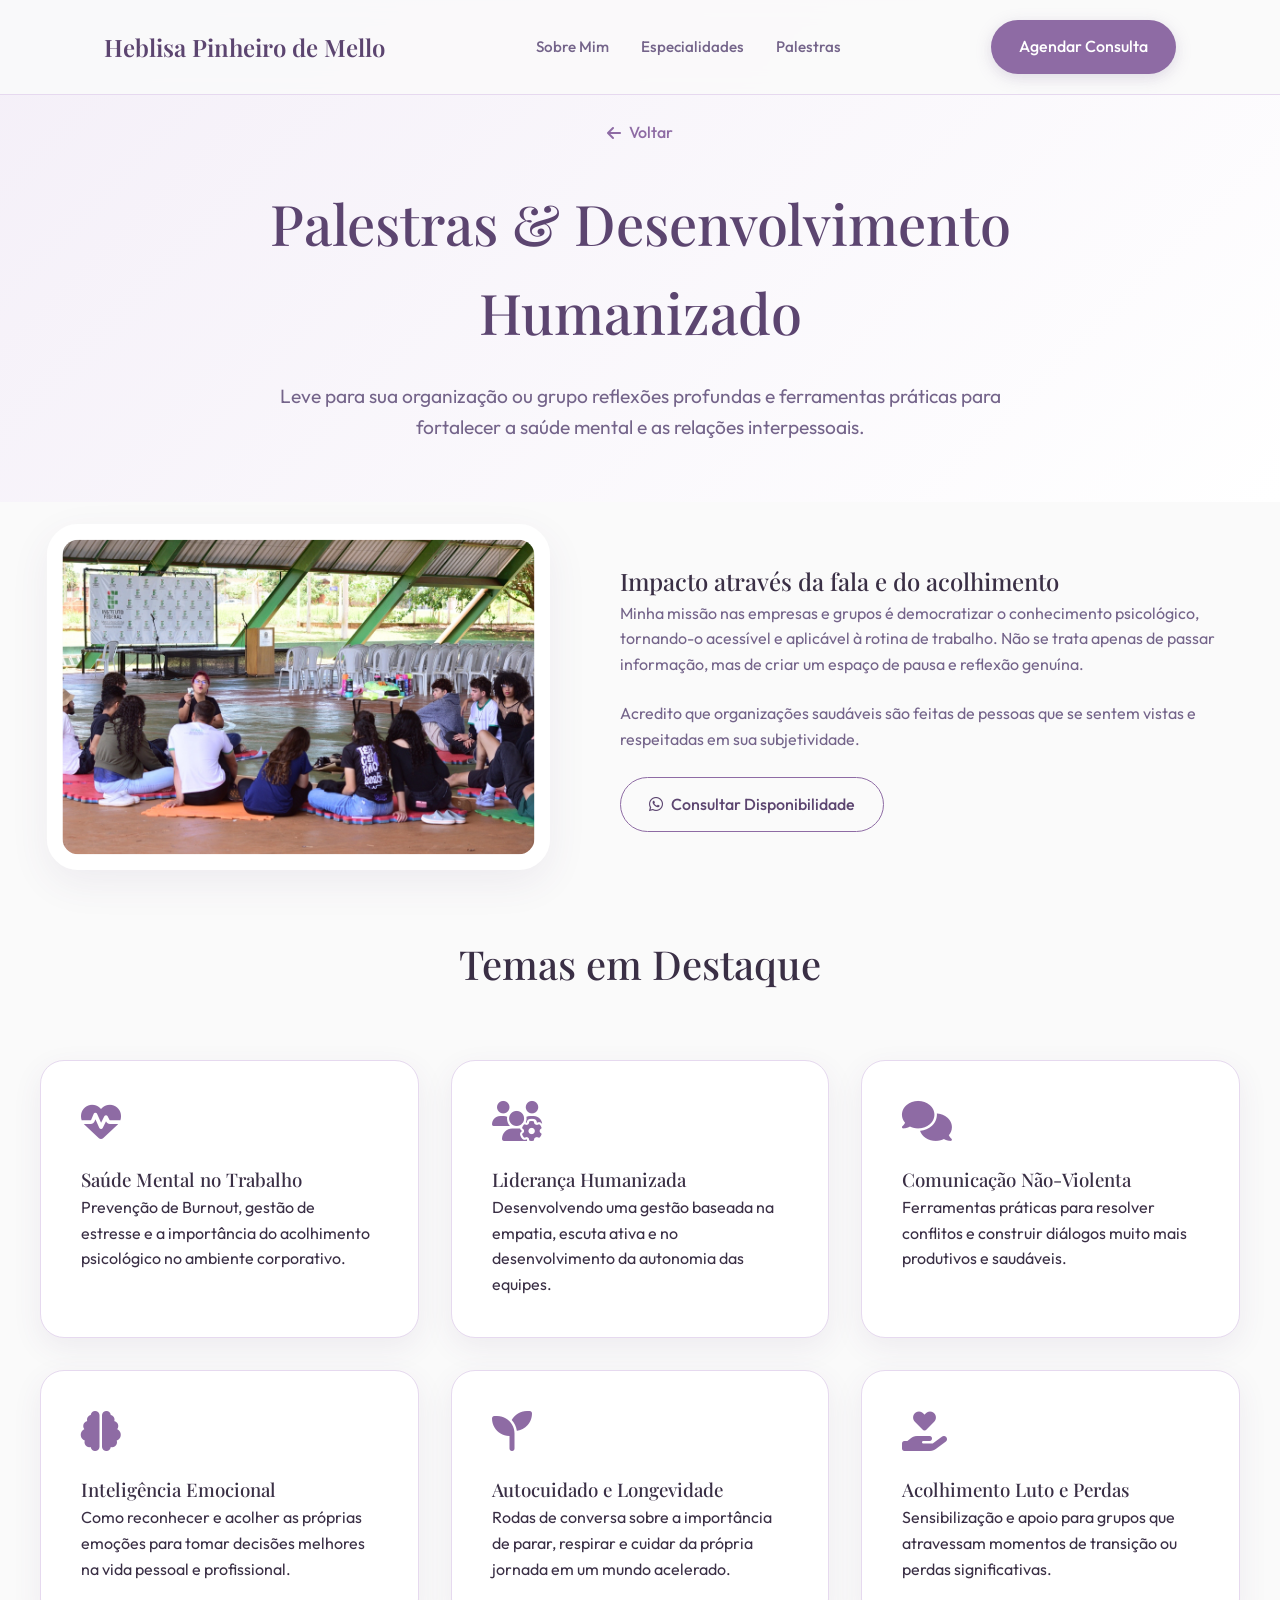
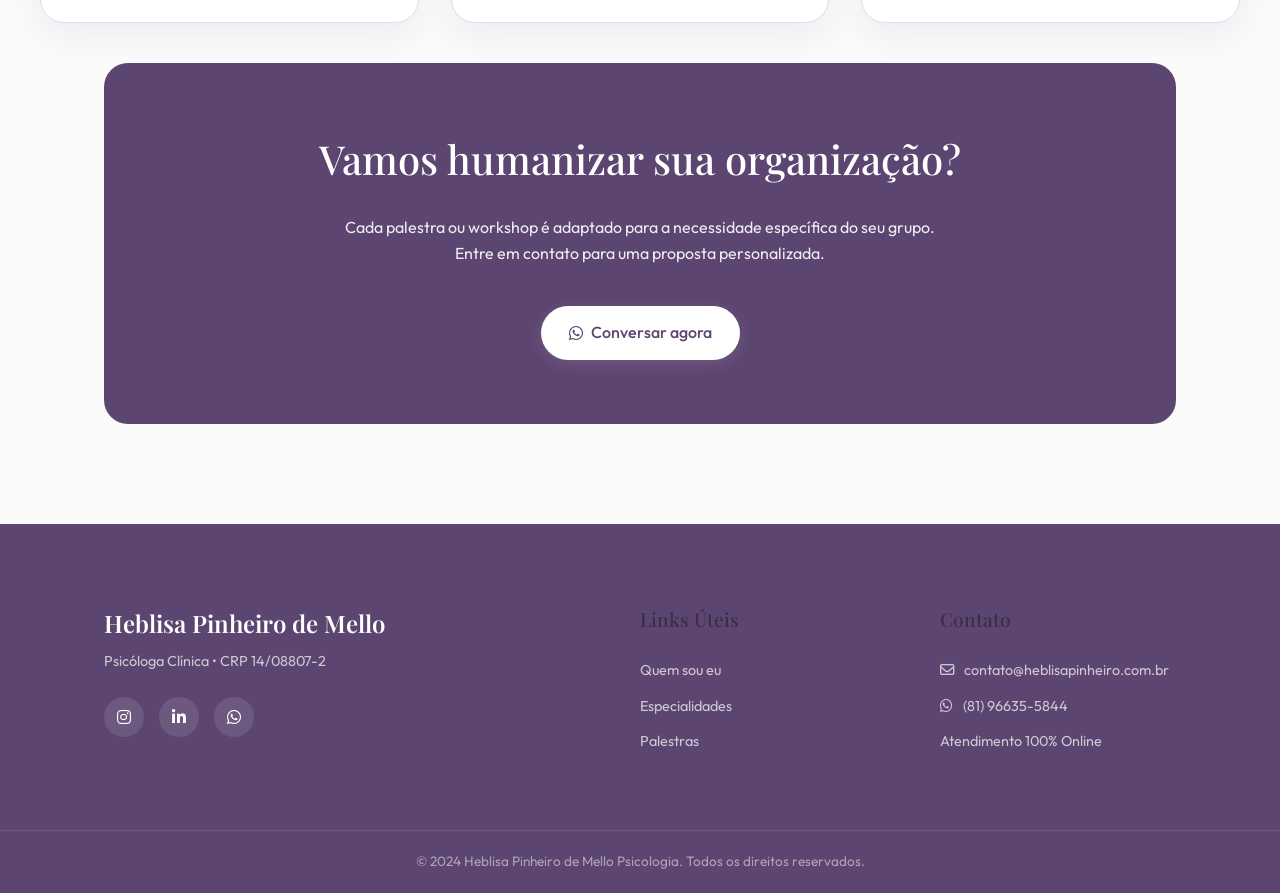
==== palestras.html @ 219b5657 "nova página palestra e +" ====
<!DOCTYPE html>
<html lang="pt-BR">

<head>
    <meta charset="UTF-8">
    <meta name="viewport" content="width=device-width, initial-scale=1.0">
    <meta name="description" content="Palestras e Workshops de Saúde Mental com Heblisa Pinheiro de Mello. Desenvolvimento humano e organizacional com foco em humanização.">
    <title>Palestras e Workshops | Heblisa Pinheiro de Mello</title>
    <!-- Google Fonts -->
    <link rel="preconnect" href="https://fonts.googleapis.com">
    <link rel="preconnect" href="https://fonts.gstatic.com" crossorigin>
    <link href="https://fonts.googleapis.com/css2?family=Outfit:wght@300;400;500;600&family=Playfair+Display:ital,wght@0,500;0,600;1,500&display=swap" rel="stylesheet">
    <!-- Font Awesome Icons -->
    <link rel="stylesheet" href="https://cdnjs.cloudflare.com/ajax/libs/font-awesome/6.4.0/css/all.min.css">
    <!-- Custom CSS -->
    <link rel="stylesheet" href="style.css">
    <style>
        .page-hero {
            padding: 120px 0 60px;
            background: linear-gradient(135deg, var(--primary-light) 0%, #fff 100%);
            text-align: center;
        }
        .page-hero h1 {
            font-size: 3.5rem;
            margin-bottom: 1.5rem;
            color: var(--primary-dark);
        }
        .lecture-detail-grid {
            display: grid;
            grid-template-columns: repeat(auto-fit, minmax(300px, 1fr));
            gap: 2rem;
            margin-top: 4rem;
        }
        .detail-card {
            background: white;
            padding: 2.5rem;
            border-radius: var(--border-radius-lg);
            box-shadow: var(--shadow);
            transition: var(--transition);
            border: 1px solid var(--border);
        }
        .detail-card:hover {
            transform: translateY(-10px);
            border-color: var(--primary);
        }
        .detail-card i {
            font-size: 2.5rem;
            color: var(--primary);
            margin-bottom: 1.5rem;
        }
        .back-link {
            display: inline-flex;
            align-items: center;
            gap: 0.5rem;
            margin-bottom: 2rem;
            color: var(--primary);
            text-decoration: none;
            font-weight: 500;
        }
        .back-link:hover {
            text-decoration: underline;
        }
    </style>
</head>

<body>

    <!-- Header / Navbar -->
    <header class="navbar">
        <div class="container nav-content">
            <a href="index.html" class="logo">Heblisa Pinheiro de Mello</a>
            <nav class="nav-links">
                <a href="index.html#sobre">Sobre Mim</a>
                <a href="index.html#especialidades">Especialidades</a>
                <a href="index.html#palestras">Palestras</a>
            </nav>
            <div class="nav-actions">
                <a href="https://wa.me/5581966355844" target="_blank" class="btn btn-primary">Agendar Consulta</a>
                <button class="menu-toggle" aria-label="Abrir menu">
                    <i class="fas fa-bars"></i>
                </button>
            </div>
        </div>
    </header>

    <main>
        <section class="page-hero">
            <div class="container">
                <a href="index.html#palestras" class="back-link"><i class="fas fa-arrow-left"></i> Voltar</a>
                <h1 class="reveal">Palestras & Desenvolvimento Humanizado</h1>
                <p class="reveal delay-1" style="max-width: 800px; margin: 0 auto; color: var(--text-muted); font-size: 1.2rem;">
                    Leve para sua organização ou grupo reflexões profundas e ferramentas práticas para fortalecer a saúde mental e as relações interpessoais.
                </p>
            </div>
        </section>

        <!-- Seção de Foto e Introdução Detalhada -->
        <section class="container" style="padding: 60px 0;">
            <div class="about-content" style="grid-template-columns: 1fr 1.2fr; gap: 4rem;">
                <div class="lecture-image reveal">
                    <img src="assets/palestra_heblisa.jpg" alt="Heblisa em ação em uma palestra" class="rounded-image" style="width: 75%; display: block; margin: 0 auto; border: 12px solid white; box-shadow: var(--shadow); border-radius: var(--border-radius-lg);">
                </div>
                <div class="about-text reveal delay-1">
                    <h2>Impacto através da fala e do acolhimento</h2>
                    <p>Minha missão nas empresas e grupos é democratizar o conhecimento psicológico, tornando-o acessível e aplicável à rotina de trabalho. Não se trata apenas de passar informação, mas de criar um espaço de pausa e reflexão genuína.</p>
                    <p>Acredito que organizações saudáveis são feitas de pessoas que se sentem vistas e respeitadas em sua subjetividade.</p>
                    <div style="margin-top: 1.5rem;">
                        <a href="https://wa.me/5581966355844" target="_blank" class="btn btn-outline">
                            <i class="fab fa-whatsapp"></i> Consultar Disponibilidade
                        </a>
                    </div>
                </div>
            </div>
        </section>

        <section class="container" style="padding: 40px 0;">
            <div class="section-title text-center reveal">
                <h2>Temas em Destaque</h2>
            </div>
            <div class="lecture-detail-grid">
                <div class="detail-card reveal">
                    <i class="fas fa-heart-pulse"></i>
                    <h3>Saúde Mental no Trabalho</h3>
                    <p>Prevenção de Burnout, gestão de estresse e a importância do acolhimento psicológico no ambiente corporativo.</p>
                </div>
                <div class="detail-card reveal delay-1">
                    <i class="fas fa-users-gear"></i>
                    <h3>Liderança Humanizada</h3>
                    <p>Desenvolvendo uma gestão baseada na empatia, escuta ativa e no desenvolvimento da autonomia das equipes.</p>
                </div>
                <div class="detail-card reveal delay-2">
                    <i class="fas fa-comments"></i>
                    <h3>Comunicação Não-Violenta</h3>
                    <p>Ferramentas práticas para resolver conflitos e construir diálogos muito mais produtivos e saudáveis.</p>
                </div>
                <div class="detail-card reveal">
                    <i class="fas fa-brain"></i>
                    <h3>Inteligência Emocional</h3>
                    <p>Como reconhecer e acolher as próprias emoções para tomar decisões melhores na vida pessoal e profissional.</p>
                </div>
                <div class="detail-card reveal delay-1">
                    <i class="fas fa-seedling"></i>
                    <h3>Autocuidado e Longevidade</h3>
                    <p>Rodas de conversa sobre a importância de parar, respirar e cuidar da própria jornada em um mundo acelerado.</p>
                </div>
                <div class="detail-card reveal delay-2">
                    <i class="fas fa-hand-holding-heart"></i>
                    <h3>Acolhimento Luto e Perdas</h3>
                    <p>Sensibilização e apoio para grupos que atravessam momentos de transição ou perdas significativas.</p>
                </div>
            </div>
        </section>

        <section class="container" style="padding-bottom: 100px;">
            <div style="background: var(--primary-dark); color: white; padding: 4rem; border-radius: var(--border-radius-lg); text-align: center;" class="reveal">
                <h2 style="color: white; margin-bottom: 1.5rem; font-size: 2.5rem;">Vamos humanizar sua organização?</h2>
                <p style="margin-bottom: 2.5rem; opacity: 0.9; max-width: 600px; margin-left: auto; margin-right: auto;">
                    Cada palestra ou workshop é adaptado para a necessidade específica do seu grupo. Entre em contato para uma proposta personalizada.
                </p>
                <a href="https://wa.me/5581966355844" target="_blank" class="btn btn-primary" style="background: white; color: var(--primary-dark);">
                    <i class="fab fa-whatsapp"></i> Conversar agora
                </a>
            </div>
        </section>
    </main>

    <!-- Footer -->
    <footer>
        <div class="container footer-content">
            <div class="footer-info">
                <a href="index.html" class="logo">Heblisa Pinheiro de Mello</a>
                <p>Psicóloga Clínica • CRP 14/08807-2</p>
                <div class="social-links">
                    <a href="https://www.instagram.com/seu-perfil" target="_blank"><i class="fab fa-instagram"></i></a>
                    <a href="https://www.linkedin.com/in/seu-perfil" target="_blank"><i class="fab fa-linkedin-in"></i></a>
                    <a href="https://wa.me/5581966355844" target="_blank"><i class="fab fa-whatsapp"></i></a>
                </div>
            </div>
            <div class="footer-links">
                <h4>Links Úteis</h4>
                <a href="index.html#sobre">Quem sou eu</a>
                <a href="index.html#especialidades">Especialidades</a>
                <a href="index.html#palestras">Palestras</a>
            </div>
            <div class="footer-contact">
                <h4>Contato</h4>
                <p><i class="far fa-envelope"></i> contato@heblisapinheiro.com.br</p>
                <p><i class="fab fa-whatsapp"></i> (81) 96635-5844</p>
                <p>Atendimento 100% Online</p>
            </div>
        </div>
        <div class="footer-bottom">
            <p>&copy; 2024 Heblisa Pinheiro de Mello Psicologia. Todos os direitos reservados.</p>
        </div>
    </footer>

    <script>
        // Menu Mobile Toggle
        const menuToggle = document.querySelector('.menu-toggle');
        const navLinks = document.querySelector('.nav-links');
        menuToggle.addEventListener('click', () => {
            navLinks.classList.toggle('active');
            const icon = menuToggle.querySelector('i');
            icon.classList.toggle('fa-bars');
            icon.classList.toggle('fa-times');
        });

        // Scroll Reveal
        function reveal() {
            var reveals = document.querySelectorAll(".reveal");
            for (var i = 0; i < reveals.length; i++) {
                var windowHeight = window.innerHeight;
                var elementTop = reveals[i].getBoundingClientRect().top;
                if (elementTop < windowHeight - 100) {
                    reveals[i].classList.add("active");
                }
            }
        }
        window.addEventListener("scroll", reveal);
        reveal();
    </script>
</body>
</html>
---- style.css ----
/* Variáveis CSS - Paleta Lilás e Roxo Suave */
:root {
    /* Cores Principais - Lilás e Roxo */
    --primary: #8E6BA4;          /* Roxo suave e fechado (elegante) */
    --primary-light: #F4EFF8;    /* Fundo lilás bem suave, quase branco */
    --primary-dark: #5C4570;     /* Roxo escuro contido, sem ser muito forte */
    
    /* Cores de Fundo / Superfície */
    --bg-color: #FAFAFA;         /* Branco Off-white */
    --surface: #FFFFFF;          /* Branco puro (cards) */
    
    /* Textos */
    --text-main: #3A2F45;        /* Texto muito escuro, com subtom roxo suave */
    --text-muted: #74648A;       /* Texto explicativo lilás escuro */
    
    /* Decorações / Destaques */
    --accent: #B298C0;           /* Lilás suave para detalhes (magenta removido) */
    --border: #E6D9EF;
    
    /* Fontes */
    --font-heading: 'Playfair Display', serif; /* Fonte elegante para títulos */
    --font-body: 'Outfit', sans-serif;         /* Fonte limpa e moderna para leitura */
    
    /* Especiais */
    --shadow: 0 10px 30px rgba(92, 69, 112, 0.08); /* Sombra baseada no roxo escuro suave */
    --border-radius-lg: 24px;
    --border-radius-sm: 12px;
    --transition: all 0.3s ease;
}

/* Reset Global */
* {
    margin: 0;
    padding: 0;
    box-sizing: border-box;
}

html {
    scroll-behavior: smooth;
    font-size: 16px;
}

body {
    font-family: var(--font-body);
    color: var(--text-main);
    background-color: var(--bg-color);
    line-height: 1.6;
    overflow-x: hidden;
}

h1, h2, h3, h4 {
    font-family: var(--font-heading);
    font-weight: 500;
    color: var(--text-main);
}

a {
    text-decoration: none;
    color: inherit;
    transition: var(--transition);
}

img {
    max-width: 100%;
    display: block;
}

.container {
    width: 100%;
    max-width: 1200px;
    margin: 0 auto;
    padding: 0 5%;
}

.text-center {
    text-align: center;
}

/* Utilities: Botões */
.btn {
    display: inline-flex;
    align-items: center;
    gap: 8px;
    padding: 14px 28px;
    border-radius: 50px;
    font-weight: 500;
    font-size: 1rem;
    cursor: pointer;
    transition: var(--transition);
    border: none;
    font-family: var(--font-body);
}

.btn-primary {
    background-color: var(--primary);
    color: white;
    box-shadow: 0 4px 15px rgba(155, 139, 177, 0.3);
}

.btn-primary:hover {
    background-color: var(--primary-dark);
    transform: translateY(-4px) scale(1.05);
    box-shadow: 0 12px 30px rgba(116, 100, 138, 0.4);
}

.glass-card {
    background: rgba(255, 255, 255, 0.7);
    backdrop-filter: blur(10px);
    border: 1px solid rgba(255, 255, 255, 0.3);
    box-shadow: 0 8px 32px 0 rgba(92, 69, 112, 0.08);
}

.btn-outline {
    background-color: transparent;
    color: var(--primary-dark);
    border: 1px solid var(--primary);
}

.btn-outline:hover {
    background-color: var(--primary-light);
}

.btn-text {
    background: none;
    color: var(--text-main);
    padding: 10px;
}

.btn-text i {
    transition: transform 0.3s ease;
}

.btn-text:hover i {
    transform: translateX(5px);
    color: var(--primary);
}

/* Navbar */
.navbar {
    background-color: rgba(250, 250, 250, 0.9);
    backdrop-filter: blur(10px);
    position: fixed;
    top: 0;
    width: 100%;
    z-index: 1000;
    padding: 20px 0;
    border-bottom: 1px solid var(--border);
}

.nav-actions {
    display: flex;
    align-items: center;
    gap: 1rem;
}

.menu-toggle {
    display: none;
    background: none;
    border: none;
    font-size: 1.5rem;
    color: var(--primary-dark);
    cursor: pointer;
    transition: var(--transition);
}

.menu-toggle:hover {
    color: var(--primary);
}

.nav-content {
    display: flex;
    justify-content: space-between;
    align-items: center;
}

.logo {
    font-family: var(--font-heading);
    font-size: 1.5rem;
    font-weight: 600;
    color: var(--primary-dark);
}

.nav-links {
    display: flex;
    gap: 2rem;
}

.nav-links a {
    font-size: 0.95rem;
    font-weight: 500;
    color: var(--text-muted);
}

.nav-links a:hover {
    color: var(--primary);
}

/* Hero Section */
.hero {
    padding: 180px 0 100px;
    position: relative;
    background-color: var(--bg-color);
    overflow: hidden;
}

/* Forma Orgânica de Fundo (Blob Lavanda) */
.blob-bg {
    position: absolute;
    top: -10%;
    right: -5%;
    width: 600px;
    height: 600px;
    background: var(--primary-light);
    border-radius: 40% 60% 70% 30% / 40% 50% 60% 50%;
    z-index: 0;
    opacity: 0.6;
    animation: blob-float 15s infinite alternate ease-in-out;
}

@keyframes blob-float {
    0% { transform: scale(1) rotate(0deg); border-radius: 40% 60% 70% 30% / 40% 50% 60% 50%;}
    100% { transform: scale(1.1) rotate(20deg); border-radius: 50% 50% 40% 60% / 60% 40% 50% 50%;}
}

.hero-content {
    display: grid;
    grid-template-columns: 1fr 1fr;
    gap: 4rem;
    align-items: center;
    position: relative;
    z-index: 1;
}

.subtitle {
    display: block;
    font-size: 0.9rem;
    text-transform: uppercase;
    letter-spacing: 2px;
    color: var(--primary);
    margin-bottom: 1rem;
    font-weight: 600;
}

.hero h1 {
    font-size: 3.5rem;
    line-height: 1.1;
    margin-bottom: 1.5rem;
}

.hero p {
    font-size: 1.1rem;
    color: var(--text-muted);
    margin-bottom: 2rem;
    max-width: 480px;
}

.hero-buttons {
    display: flex;
    align-items: center;
    gap: 1.5rem;
}

.image-wrapper {
    position: relative;
    overflow: hidden;
    border-radius: 240px 240px 0 0;
    box-shadow: var(--shadow);
    border-bottom: 12px solid var(--primary-light);
    animation: float-hero 6s ease-in-out infinite; /* Animação agora no container */
}

#hero-img {
    width: 100%;
    max-width: 480px;
    height: 600px;
    object-fit: cover;
    object-position: center 20%; 
    transform: scale(1.35); /* Ajustado a pedido: diminuição de mais 15% */
    margin-left: auto;
    margin-right: auto;
    transition: transform 0.5s ease;
}

@keyframes float-hero {
    0% { transform: translateY(0); }
    50% { transform: translateY(-15px); }
    100% { transform: translateY(0); }
}

.experience-badge {
    position: absolute;
    bottom: 40px;
    left: 0px;
    background: var(--surface);
    padding: 1rem 1.5rem;
    border-radius: var(--border-radius-sm);
    box-shadow: var(--shadow);
    display: flex;
    align-items: center;
    gap: 15px;
    animation: bounce 3s infinite alternate;
}

@keyframes bounce {
    0% { transform: translateY(0); }
    100% { transform: translateY(-10px); }
}

.experience-badge .number {
    font-size: 2rem;
    font-family: var(--font-heading);
    color: var(--primary-dark);
    font-weight: 600;
}

.experience-badge .text {
    font-size: 0.85rem;
    line-height: 1.2;
    color: var(--text-muted);
}

/* Section Shared Styles */
section {
    padding: 100px 0;
}

.section-title h2 {
    font-size: 2.5rem;
    margin-bottom: 1rem;
}

.section-title p {
    color: var(--text-muted);
    margin-bottom: 3rem;
    max-width: 600px;
    margin-left: auto;
    margin-right: auto;
}

/* About Section */
.about {
    background-color: var(--primary-light);
}

.about-content {
    display: grid;
    grid-template-columns: 1fr 1fr;
    gap: 5rem;
    align-items: center;
}

.about-image {
    display: flex;
    justify-content: center;
}

.about-image img {
    border-radius: 70% 30% 30% 70% / 30% 30% 70% 70%; /* Formato invertido */
    box-shadow: var(--shadow);
    max-width: 100%;
    height: 380px; /* Reduzido 15% conforme pedido */
    object-fit: cover;
    object-position: 85% center; 
    transform: scale(1.15); /* Reduzido 15% conforme pedido */
    border: 10px solid white;
    transition: var(--transition);
}

.about-image img:hover {
    transform: scale(1.2) rotate(-1deg);
}

/* Palestras Section */
.lectures-section {
    background-color: var(--primary-light);
}

.lectures-content {
    display: grid;
    grid-template-columns: 1fr 1fr;
    gap: 5rem;
    align-items: center;
}

.lecture-image {
    display: flex;
    justify-content: center;
}

.lecture-image img {
    border-radius: 40% 60% 70% 30% / 40% 50% 60% 50%; /* Forma orgânica como blob */
    box-shadow: var(--shadow);
    max-width: 100%;
    transform: scale(1.3); /* Aumentado mais 20% conforme pedido */
    border: 10px solid white; 
    transition: var(--transition);
}

.lecture-image img:hover {
    transform: scale(1.35) rotate(-1deg);
}

.lecture-text h2 {
    font-size: 2.5rem;
    margin-bottom: 0.5rem;
}

.about-text .crp {
    font-size: 1rem;
    font-family: var(--font-body);
    color: var(--primary);
    margin-bottom: 1.5rem;
}

.about-text p {
    color: var(--text-muted);
    margin-bottom: 1.5rem;
}

.features-list {
    margin-top: 2rem;
    display: flex;
    flex-direction: column;
    gap: 12px;
}

.feature-item {
    display: flex;
    align-items: center;
    gap: 10px;
    color: var(--text-main);
    font-weight: 500;
}

.feature-item i {
    color: var(--accent);
}

/* Audio Player Customizado */
.custom-audio-player {
    display: flex;
    align-items: center;
    gap: 15px;
    background: var(--surface);
    padding: 12px 20px 12px 12px;
    border-radius: 50px;
    box-shadow: 0 10px 25px rgba(92, 69, 112, 0.1);
    margin-top: 2rem;
    max-width: 400px;
    transition: var(--transition);
    border: 1px solid var(--border);
}

.custom-audio-player:hover {
    transform: translateY(-3px);
    box-shadow: 0 15px 30px rgba(92, 69, 112, 0.15);
}

.audio-avatar {
    width: 55px;
    height: 55px;
    border-radius: 50%;
    object-fit: cover;
    border: 2px solid var(--primary-light);
}

.audio-controls {
    flex: 1;
    display: flex;
    flex-direction: column;
    justify-content: center;
    gap: 5px;
}

.audio-info {
    display: flex;
    justify-content: space-between;
    align-items: center;
    font-size: 0.85rem;
}

.audio-title {
    font-weight: 600;
    color: var(--text-main);
}

.audio-time {
    color: var(--text-muted);
    font-size: 0.75rem;
}

.audio-progress-bar {
    width: 100%;
    height: 6px;
    background: var(--primary-light);
    border-radius: 10px;
    cursor: pointer;
    overflow: hidden;
}

.audio-progress {
    height: 100%;
    background: var(--primary);
    width: 0%; /* Alterado via JS */
    transition: width 0.1s linear;
}

.audio-play-btn {
    width: 45px;
    height: 45px;
    border-radius: 50%;
    background: var(--primary);
    color: white;
    border: none;
    cursor: pointer;
    display: flex;
    align-items: center;
    justify-content: center;
    font-size: 1rem;
    transition: var(--transition);
}

.audio-play-btn:hover {
    background: var(--primary-dark);
    transform: scale(1.05);
}

.audio-play-btn.playing {
    background: var(--accent);
}

/* Specialties Section */
.specialties {
    background-color: var(--bg-color);
}

.cards-grid {
    display: grid;
    grid-template-columns: repeat(3, 1fr);
    gap: 2rem;
}

.card {
    background: rgba(255, 255, 255, 0.8);
    backdrop-filter: blur(8px);
    padding: 2.5rem 2rem;
    border-radius: var(--border-radius-lg);
    box-shadow: var(--shadow);
    transition: all 0.4s cubic-bezier(0.175, 0.885, 0.32, 1.275);
    border: 1px solid rgba(255, 255, 255, 0.5);
}

.card:hover {
    transform: translateY(-15px) scale(1.03); /* Levanta mais e aumenta levemente */
    border-color: var(--primary-light);
    box-shadow: 0 20px 40px rgba(92, 69, 112, 0.15); /* Sombra difusa mais forte */
}

.card:hover .card-icon {
    transform: scale(1.1) rotate(5deg); /* Ícone acompanha a micro-interação */
    background: var(--primary);
    color: white;
    transition: all 0.3s ease;
}
.card-icon {
    width: 60px;
    height: 60px;
    background: var(--primary-light);
    color: var(--primary-dark);
    border-radius: 50%;
    display: flex;
    align-items: center;
    justify-content: center;
    font-size: 1.5rem;
    margin-bottom: 1.5rem;
}

.card h3 {
    font-size: 1.4rem;
    margin-bottom: 1rem;
}

.card p {
    color: var(--text-muted);
    font-size: 0.95rem;
}

/* Como Funciona */
.steps-section {
    background-color: white;
}

.steps-container {
    display: flex;
    justify-content: space-between;
    align-items: flex-start;
    max-width: 900px;
    margin: 0 auto;
    position: relative;
}

.step {
    flex: 1;
    text-align: center;
    position: relative;
    z-index: 2;
}

.step-number {
    width: 50px;
    height: 50px;
    background-color: var(--primary);
    color: white;
    border-radius: 50%;
    display: flex;
    align-items: center;
    justify-content: center;
    font-size: 1.2rem;
    font-weight: 600;
    margin: 0 auto 1.5rem;
    font-family: var(--font-heading);
}

.step-content h3 {
    font-size: 1.2rem;
    margin-bottom: 0.5rem;
}

.step-content p {
    font-size: 0.9rem;
    color: var(--text-muted);
}

.step-line {
    height: 2px;
    background-color: var(--border);
    flex: 1;
    margin-top: 25px;
    position: relative;
    z-index: 1;
}

/* Testimonials (Depoimentos) Section */
.testimonials-section {
    background-color: var(--primary-light);
}

.testimonials-slider {
    display: grid;
    grid-template-columns: repeat(3, 1fr);
    gap: 2rem;
}

.testimonial-card {
    background: rgba(255, 255, 255, 0.9);
    backdrop-filter: blur(5px);
    padding: 2.5rem 2rem;
    border-radius: var(--border-radius-lg);
    box-shadow: var(--shadow);
    position: relative;
    transition: all 0.4s cubic-bezier(0.175, 0.885, 0.32, 1.275);
    border: 1px solid rgba(255, 255, 255, 0.4);
}

.testimonial-card:hover {
    transform: translateY(-12px) scale(1.02); /* Movimento mais visível */
    box-shadow: 0 15px 35px rgba(92, 69, 112, 0.12); /* Brilho de profundidade */
}

.testimonial-card:hover .quote-icon {
    opacity: 0.8; /* Ícone de aspas "acende" */
    transform: scale(1.1);
    transition: all 0.3s ease;
}

.quote-icon {
    font-size: 2.5rem;
    color: var(--accent);
    opacity: 0.3;
    position: absolute;
    top: 20px;
    right: 30px;
}

.testimonial-text {
    font-size: 1.05rem;
    color: var(--text-main);
    font-style: italic;
    margin-bottom: 2rem;
    position: relative;
    z-index: 1;
}

.client-info h4 {
    font-size: 1.1rem;
    margin-bottom: 0.2rem;
}

.client-info span {
    font-size: 0.85rem;
    color: var(--text-muted);
    font-weight: 500;
}

/* FAQ Section */
.faq-section {
    background-color: var(--primary-light);
}

.faq-container {
    display: grid;
    grid-template-columns: 1fr 1.5fr;
    gap: 4rem;
    align-items: start;
}

.faq-text h2 {
    font-size: 2.5rem;
    margin-bottom: 1rem;
}

.faq-text p {
    color: var(--text-muted);
}

.accordion {
    display: flex;
    flex-direction: column;
    gap: 1rem;
}

.accordion-item {
    background: var(--surface);
    border-radius: var(--border-radius-sm);
    box-shadow: 0 4px 15px rgba(0,0,0,0.03);
    overflow: hidden;
}

.accordion-header {
    width: 100%;
    padding: 1.5rem;
    border: none;
    background: none;
    text-align: left;
    font-family: var(--font-body);
    font-weight: 500;
    font-size: 1.1rem;
    color: var(--text-main);
    cursor: pointer;
    display: flex;
    justify-content: space-between;
    align-items: center;
    transition: var(--transition);
}

.accordion-header i {
    color: var(--primary);
    transition: transform 0.3s ease;
}

.accordion-content {
    max-height: 0;
    overflow: hidden;
    padding: 0 1.5rem;
    transition: max-height 0.3s ease, padding 0.3s ease;
    color: var(--text-muted);
}

.accordion-item.active .accordion-header i {
    transform: rotate(180deg);
}

.accordion-item.active .accordion-content {
    max-height: 200px; /* Suficiente para o texto */
    padding: 0 1.5rem 1.5rem;
}

/* Footer */
footer {
    background-color: var(--primary-dark);
    color: white;
    padding: 80px 0 20px;
}

.footer-content {
    display: grid;
    grid-template-columns: 2fr 1fr 1fr;
    gap: 4rem;
    margin-bottom: 4rem;
}

.footer-info .logo {
    color: white;
    display: block;
    margin-bottom: 0.5rem;
}

.footer-info p {
    color: rgba(255, 255, 255, 0.7);
    font-size: 0.9rem;
    margin-bottom: 1.5rem;
}

.social-links {
    display: flex;
    gap: 15px;
}

.social-links a {
    width: 40px;
    height: 40px;
    border-radius: 50%;
    background: rgba(255, 255, 255, 0.1);
    display: flex;
    align-items: center;
    justify-content: center;
    color: white;
    transition: var(--transition);
}

.social-links a:hover {
    background: var(--accent);
    transform: translateY(-3px);
}

.footer-links h4, .footer-contact h4 {
    margin-bottom: 1.5rem;
    font-size: 1.2rem;
}

.footer-links a {
    display: block;
    color: rgba(255, 255, 255, 0.7);
    margin-bottom: 0.8rem;
    font-size: 0.9rem;
}

.footer-links a:hover {
    color: white;
    padding-left: 5px;
}

.footer-contact p {
    color: rgba(255, 255, 255, 0.7);
    margin-bottom: 0.8rem;
    font-size: 0.9rem;
    display: flex;
    align-items: center;
    gap: 10px;
}

.footer-bottom {
    text-align: center;
    padding-top: 20px;
    border-top: 1px solid rgba(255, 255, 255, 0.1);
    color: rgba(255, 255, 255, 0.5);
    font-size: 0.85rem;
}

/* --- ANIMAÇÕES (Scroll Reveal) --- */
.reveal {
    opacity: 0;
    transform: translateY(40px);
    transition: all 0.8s cubic-bezier(0.5, 0, 0, 1);
}

.reveal.active {
    opacity: 1;
    transform: translateY(0);
}

.delay-1 { transition-delay: 0.2s; }
.delay-2 { transition-delay: 0.4s; }
.delay-3 { transition-delay: 0.6s; }

/* Responsive */
@media (max-width: 900px) {
    .menu-toggle { display: block; }
    
    .nav-links { 
        position: fixed;
        top: 80px;
        left: 100%;
        width: 100%;
        height: calc(100vh - 80px);
        background: var(--surface);
        flex-direction: column;
        align-items: center;
        padding-top: 4rem;
        gap: 2.5rem;
        transition: left 0.4s cubic-bezier(0.4, 0, 0.2, 1);
        z-index: 999;
    }

    .nav-links.active {
        left: 0;
    }

    .nav-links a {
        font-size: 1.2rem;
        font-weight: 600;
        color: var(--text-main);
    }
    
    .hero-content {
        grid-template-columns: 1fr;
        text-align: center;
        gap: 3rem;
    }
    
    .hero h1 { font-size: 2.8rem; }
    
    .hero p { margin: 0 auto 2rem; }
    
    .hero-buttons { justify-content: center; }
    
    .about-content, .faq-container, .lectures-content {
        grid-template-columns: 1fr;
        gap: 3rem;
    }
    
    .cards-grid, .testimonials-slider {
        grid-template-columns: 1fr 1fr;
    }
    
    .steps-container {
        flex-direction: column;
        align-items: center;
        gap: 2rem;
    }
    
    .step-line {
        width: 2px;
        height: 40px;
        margin: -10px 0;
    }
}

@media (max-width: 600px) {
    .cards-grid, .testimonials-slider { grid-template-columns: 1fr; }
    .hero h1 { font-size: 2.2rem; }
    .footer-content { grid-template-columns: 1fr; text-align: center; gap: 2.5rem; }
    .social-links { justify-content: center; }
}

/* --- Botão Flutuante do WhatsApp --- */
.whatsapp-float {
    position: fixed;
    width: 60px;
    height: 60px;
    bottom: 30px;
    right: 30px;
    background-color: #25d366;
    color: #FFF;
    border-radius: 50px;
    text-align: center;
    font-size: 30px;
    box-shadow: 0px 4px 15px rgba(37, 211, 102, 0.4);
    z-index: 1000;
    display: flex;
    align-items: center;
    justify-content: center;
    transition: all 0.3s ease;
    animation: fade-up 1s ease-out, whatsapp-pulse 2s infinite;
}

.whatsapp-float:hover {
    background-color: #128C7E;
    color: #FFF;
    transform: scale(1.1);
}

/* --- Overlay de Respiração --- */
.breathe-overlay {
    position: fixed;
    top: 0;
    left: 0;
    width: 100%;
    height: 100%;
    background: rgba(244, 239, 248, 0.98);
    z-index: 2000;
    display: none;
    align-items: center;
    justify-content: center;
    backdrop-filter: blur(10px);
}

.breathe-overlay.active {
    display: flex;
    animation: fade-in 0.5s ease;
}

.breathe-container {
    text-align: center;
    position: relative;
}

.breathe-circle {
    width: 150px;
    height: 150px;
    background: var(--primary);
    border-radius: 50%;
    margin: 0 auto 3rem;
    opacity: 0.3;
    transition: all 4s ease-in-out;
}

.breathe-circle.inhale {
    transform: scale(2);
    opacity: 0.6;
}

.breathe-circle.hold {
    transform: scale(2);
}

.breathe-circle.exhale {
    transform: scale(1);
    opacity: 0.3;
}

.breathe-text {
    font-size: 2rem;
    color: var(--primary-dark);
    margin-top: 5rem;
    font-family: var(--font-heading);
}

/* Mandala Styles */
.mandala-wrapper {
    position: relative;
    width: 300px;
    height: 300px;
    margin: 0 auto;
    display: flex;
    align-items: center;
    justify-content: center;
}

.mandala-svg-container {
    width: 100%;
    height: 100%;
    transition: transform 4s ease-in-out;
}

.mandala-svg {
    width: 100%;
    height: 100%;
}

.mandala-group {
    transform-origin: center;
}

.layer-1 {
    animation: rotate-mandala 20s linear infinite;
}

.layer-2 {
    animation: rotate-mandala 15s linear infinite reverse;
}

@keyframes rotate-mandala {
    from { transform: rotate(0deg); }
    to { transform: rotate(360deg); }
}

/* Breathing Animations for Mandala */
.mandala-wrapper.inhale .mandala-svg-container {
    transform: scale(1.4);
}

.mandala-wrapper.hold .mandala-svg-container {
    transform: scale(1.4);
}

.mandala-wrapper.exhale .mandala-svg-container {
    transform: scale(1);
}

.close-breathe {
    position: fixed;
    top: 30px;
    right: 30px;
    background: white;
    width: 50px;
    height: 50px;
    border-radius: 50%;
    border: none;
    font-size: 1.5rem;
    cursor: pointer;
    color: var(--primary-dark);
    display: flex;
    align-items: center;
    justify-content: center;
    box-shadow: 0 5px 20px rgba(0,0,0,0.1);
    z-index: 3000;
    transition: var(--transition);
}

.close-breathe:hover {
    transform: scale(1.1) rotate(90deg);
    color: var(--primary);
    background: var(--primary-light);
}

@keyframes fade-in {
    from { opacity: 0; }
    to { opacity: 1; }
}

@keyframes fade-up {
    from { opacity: 0; transform: translateY(20px); }
    to { opacity: 1; transform: translateY(0); }
}

@keyframes whatsapp-pulse {
    0% { box-shadow: 0 0 0 0 rgba(37, 211, 102, 0.5); }
    70% { box-shadow: 0 0 0 15px rgba(37, 211, 102, 0); }
    100% { box-shadow: 0 0 0 0 rgba(37, 211, 102, 0); }
}

.fade-in {
    animation: fade-in 1.2s ease forwards;
}
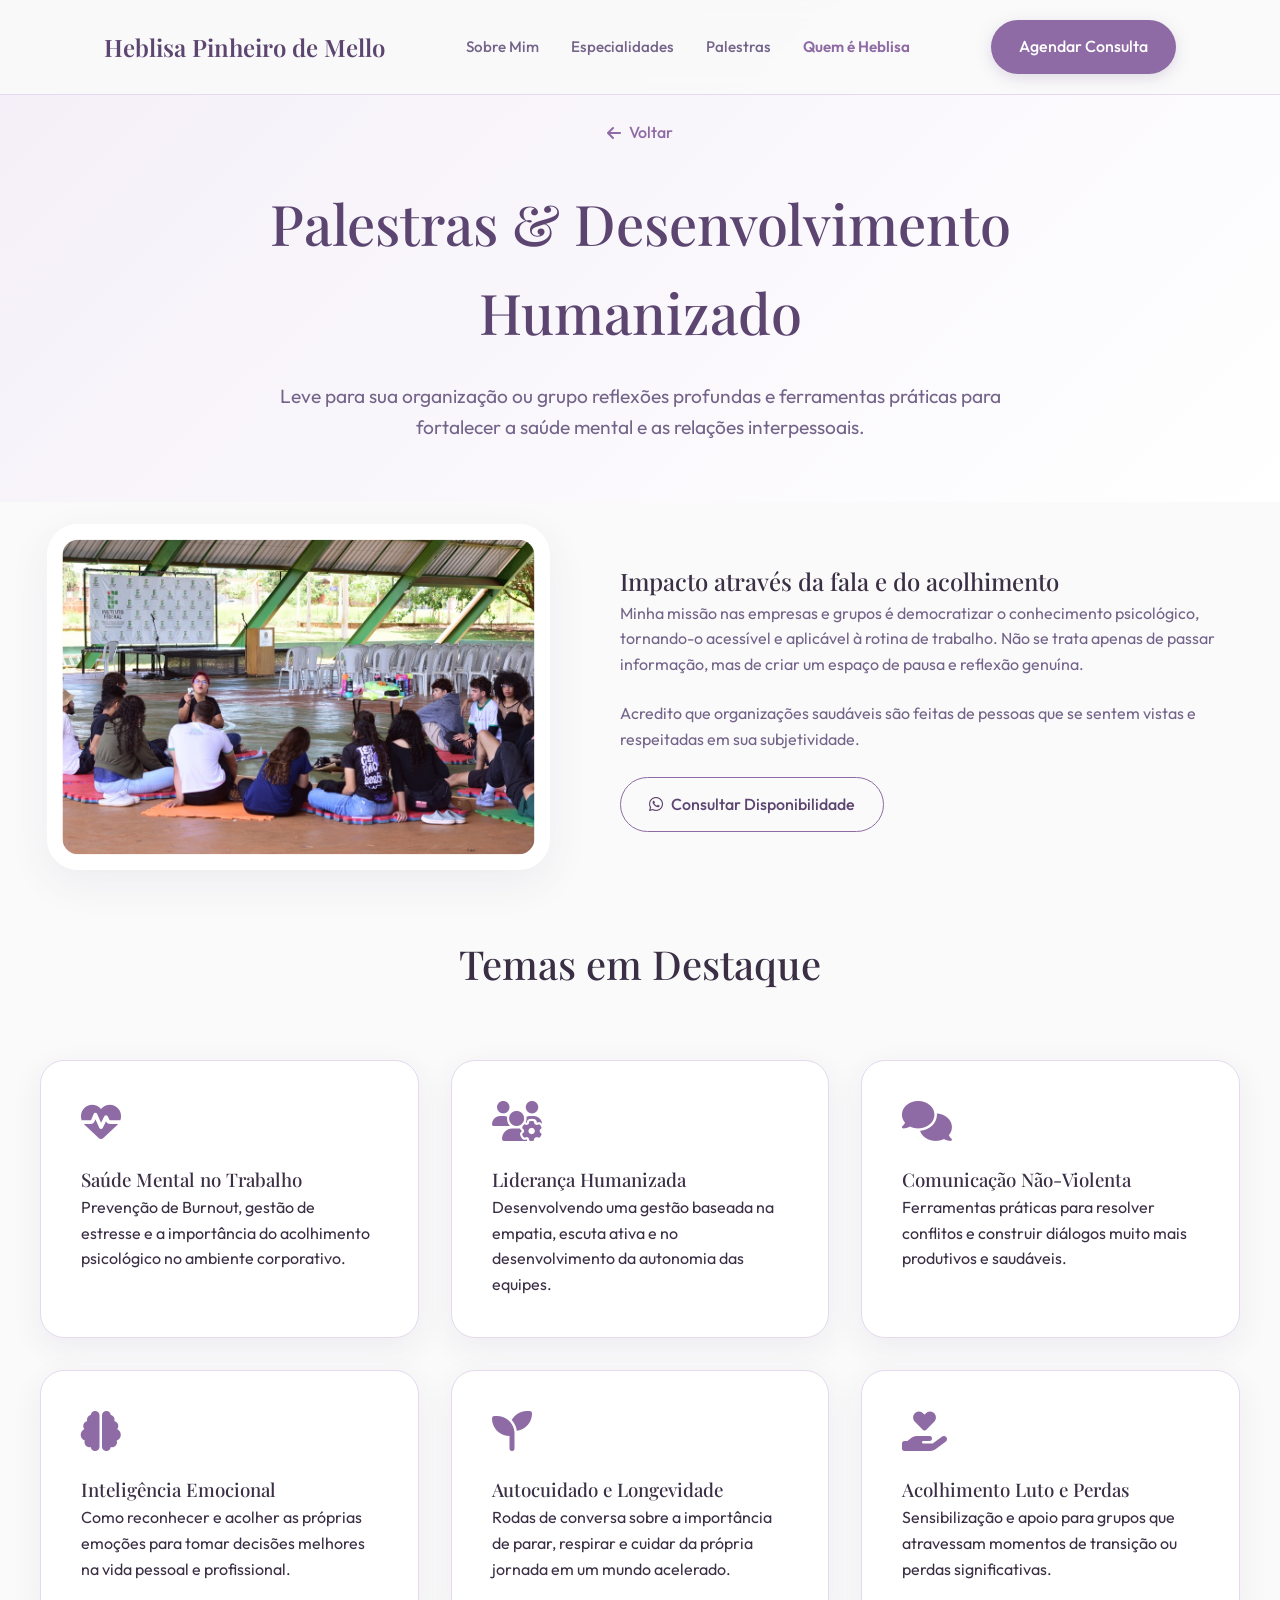
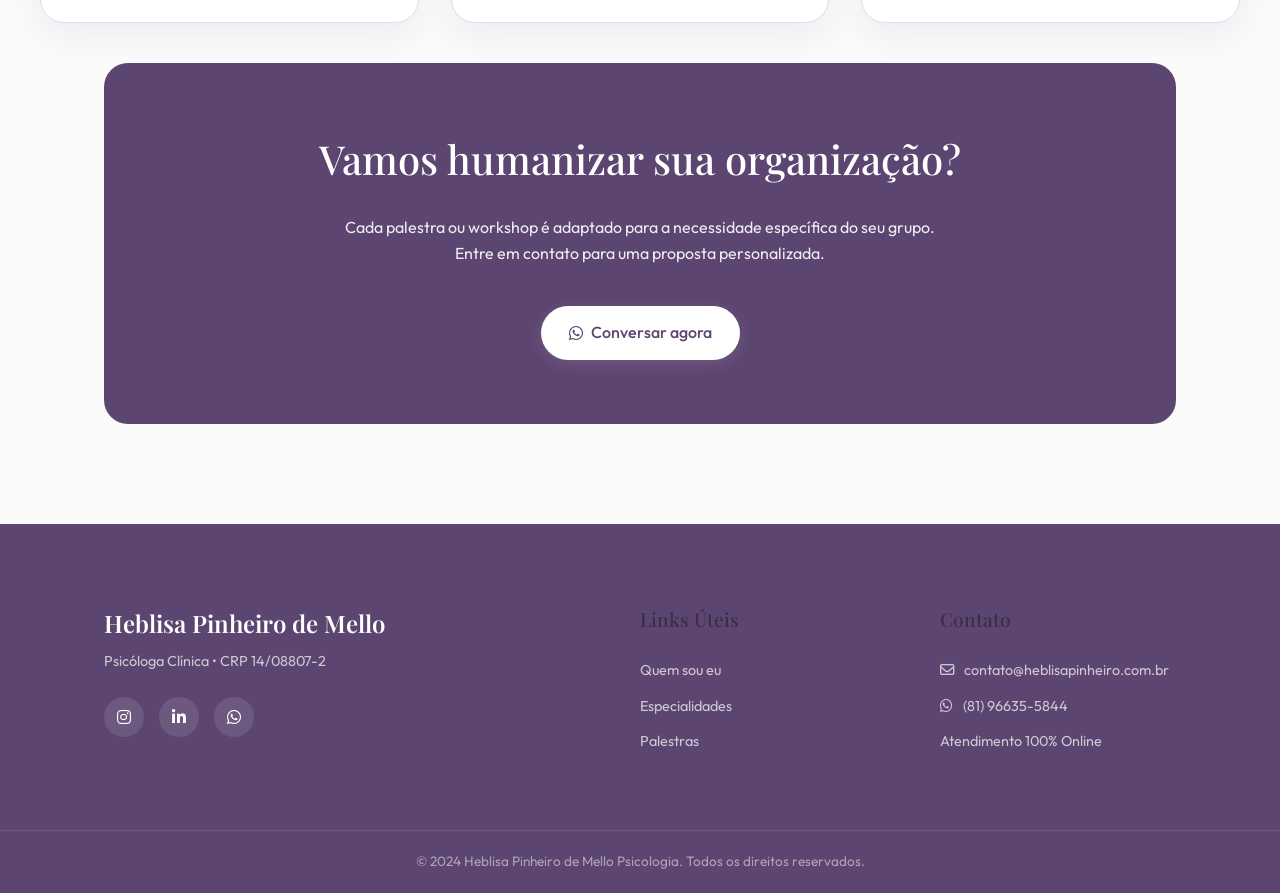
==== commit b2e1c72b: "quem sou eu" ====
--- a/palestras.html
+++ b/palestras.html
@@ -73,6 +73,7 @@
                 <a href="index.html#sobre">Sobre Mim</a>
                 <a href="index.html#especialidades">Especialidades</a>
                 <a href="index.html#palestras">Palestras</a>
+                <a href="quem-sou.html" style="color: var(--primary); font-weight: 600;" class="nav-highlight">Quem é Heblisa</a>
             </nav>
             <div class="nav-actions">
                 <a href="https://wa.me/5581966355844" target="_blank" class="btn btn-primary">Agendar Consulta</a>
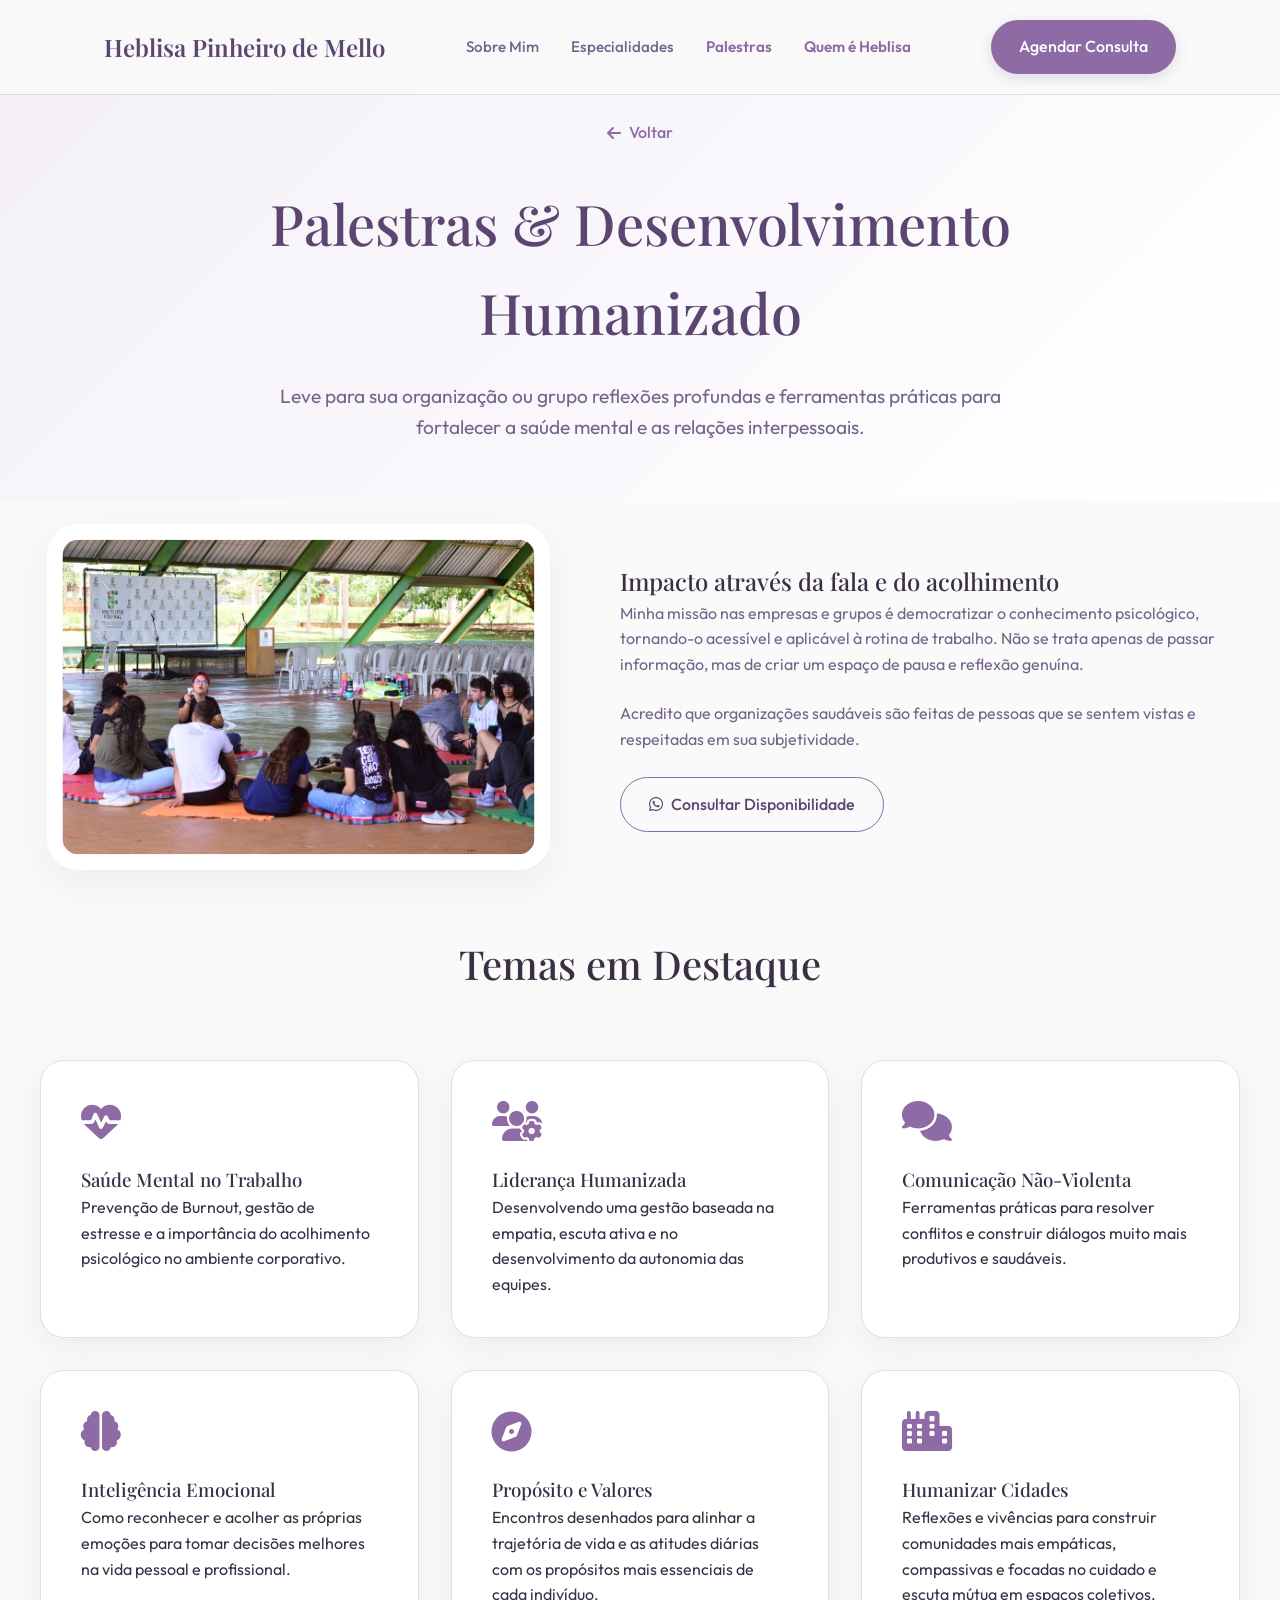
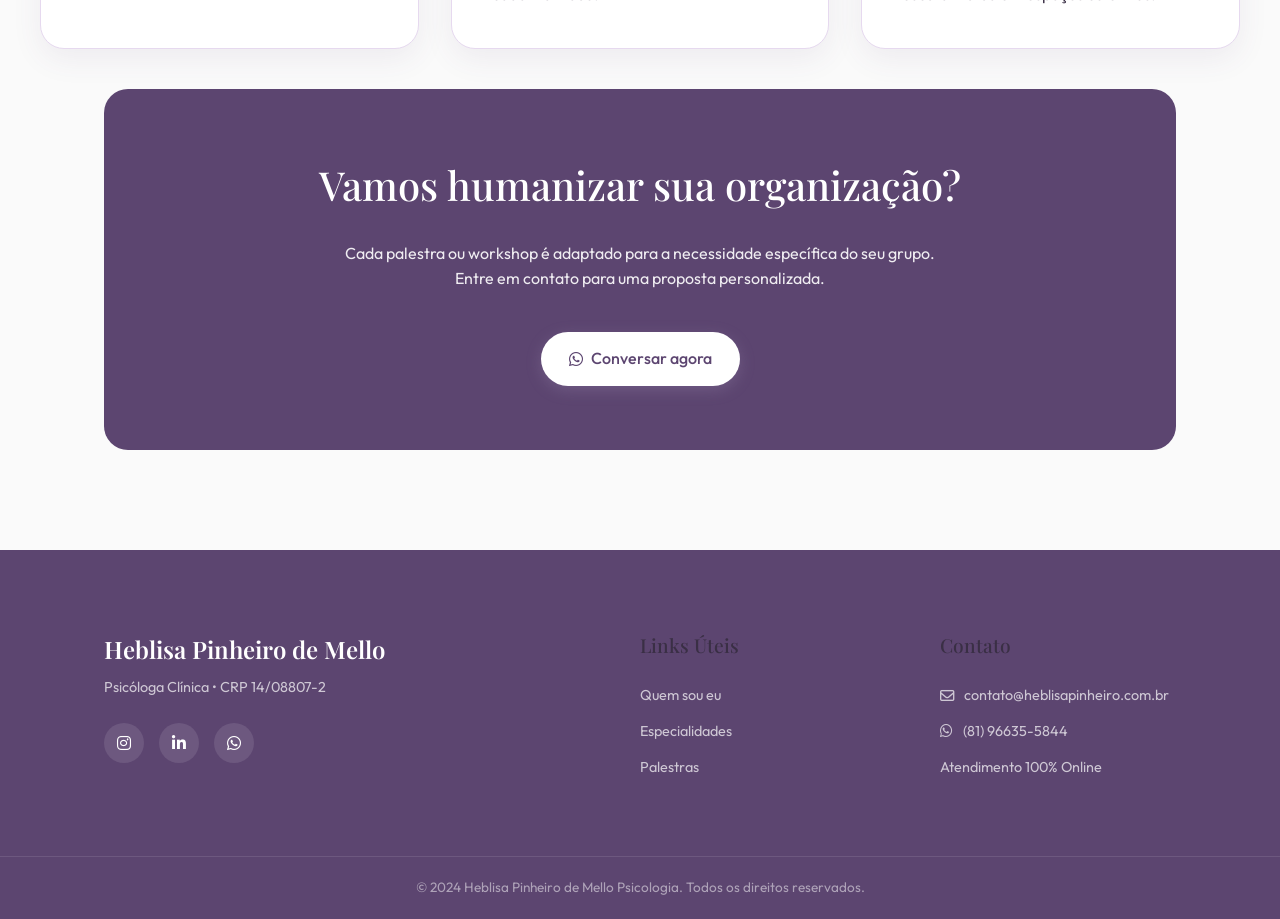
==== commit 6c047d2a: "Ajusta temas das palestras e finaliza segregacao da aba" ====
--- a/palestras.html
+++ b/palestras.html
@@ -72,7 +72,7 @@
             <nav class="nav-links">
                 <a href="index.html#sobre">Sobre Mim</a>
                 <a href="index.html#especialidades">Especialidades</a>
-                <a href="index.html#palestras">Palestras</a>
+                <a href="palestras.html" style="color: var(--primary); font-weight: 600;" class="nav-highlight">Palestras</a>
                 <a href="quem-sou.html" style="color: var(--primary); font-weight: 600;" class="nav-highlight">Quem é Heblisa</a>
             </nav>
             <div class="nav-actions">
@@ -87,7 +87,7 @@
     <main>
         <section class="page-hero">
             <div class="container">
-                <a href="index.html#palestras" class="back-link"><i class="fas fa-arrow-left"></i> Voltar</a>
+                <a href="index.html" class="back-link"><i class="fas fa-arrow-left"></i> Voltar</a>
                 <h1 class="reveal">Palestras & Desenvolvimento Humanizado</h1>
                 <p class="reveal delay-1" style="max-width: 800px; margin: 0 auto; color: var(--text-muted); font-size: 1.2rem;">
                     Leve para sua organização ou grupo reflexões profundas e ferramentas práticas para fortalecer a saúde mental e as relações interpessoais.
@@ -140,14 +140,14 @@
                     <p>Como reconhecer e acolher as próprias emoções para tomar decisões melhores na vida pessoal e profissional.</p>
                 </div>
                 <div class="detail-card reveal delay-1">
-                    <i class="fas fa-seedling"></i>
-                    <h3>Autocuidado e Longevidade</h3>
-                    <p>Rodas de conversa sobre a importância de parar, respirar e cuidar da própria jornada em um mundo acelerado.</p>
+                    <i class="fas fa-compass"></i>
+                    <h3>Propósito e Valores</h3>
+                    <p>Encontros desenhados para alinhar a trajetória de vida e as atitudes diárias com os propósitos mais essenciais de cada indivíduo.</p>
                 </div>
                 <div class="detail-card reveal delay-2">
-                    <i class="fas fa-hand-holding-heart"></i>
-                    <h3>Acolhimento Luto e Perdas</h3>
-                    <p>Sensibilização e apoio para grupos que atravessam momentos de transição ou perdas significativas.</p>
+                    <i class="fas fa-city"></i>
+                    <h3>Humanizar Cidades</h3>
+                    <p>Reflexões e vivências para construir comunidades mais empáticas, compassivas e focadas no cuidado e escuta mútua em espaços coletivos.</p>
                 </div>
             </div>
         </section>
@@ -181,7 +181,7 @@
                 <h4>Links Úteis</h4>
                 <a href="index.html#sobre">Quem sou eu</a>
                 <a href="index.html#especialidades">Especialidades</a>
-                <a href="index.html#palestras">Palestras</a>
+                <a href="palestras.html">Palestras</a>
             </div>
             <div class="footer-contact">
                 <h4>Contato</h4>
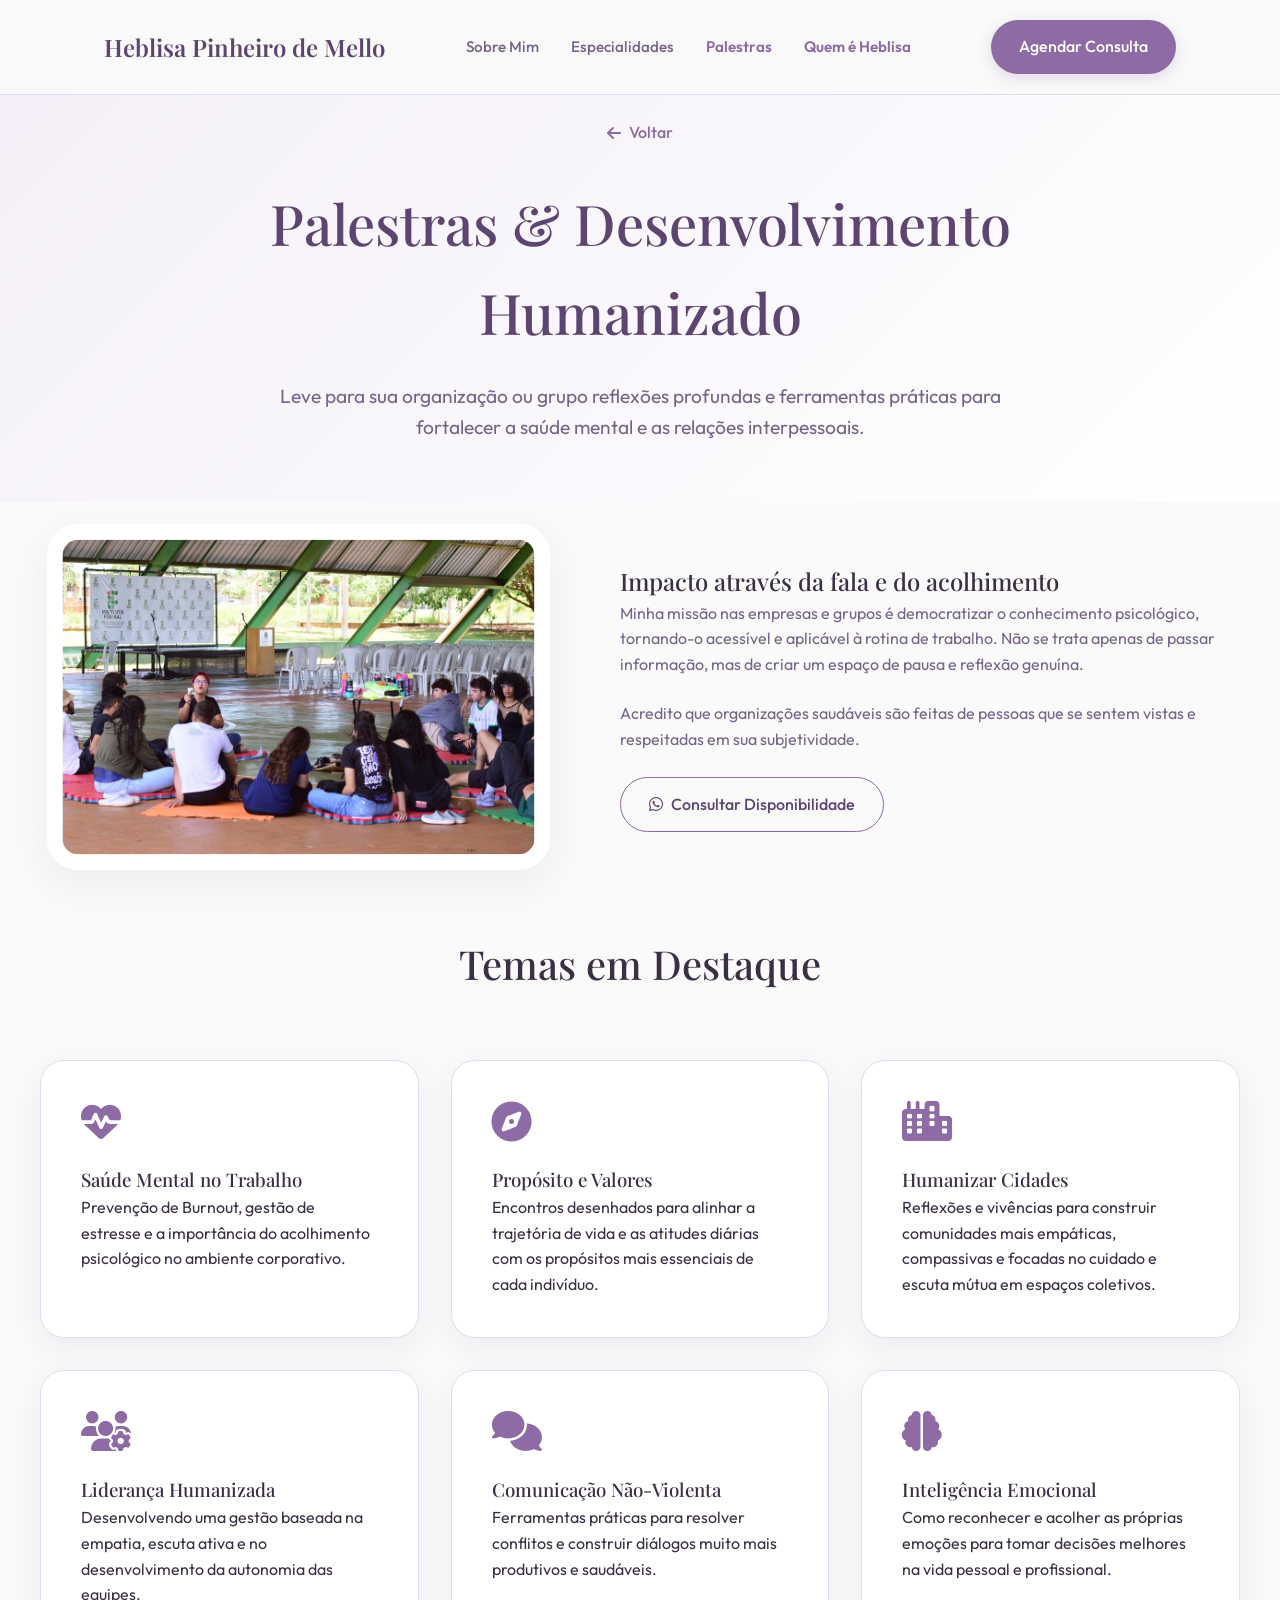
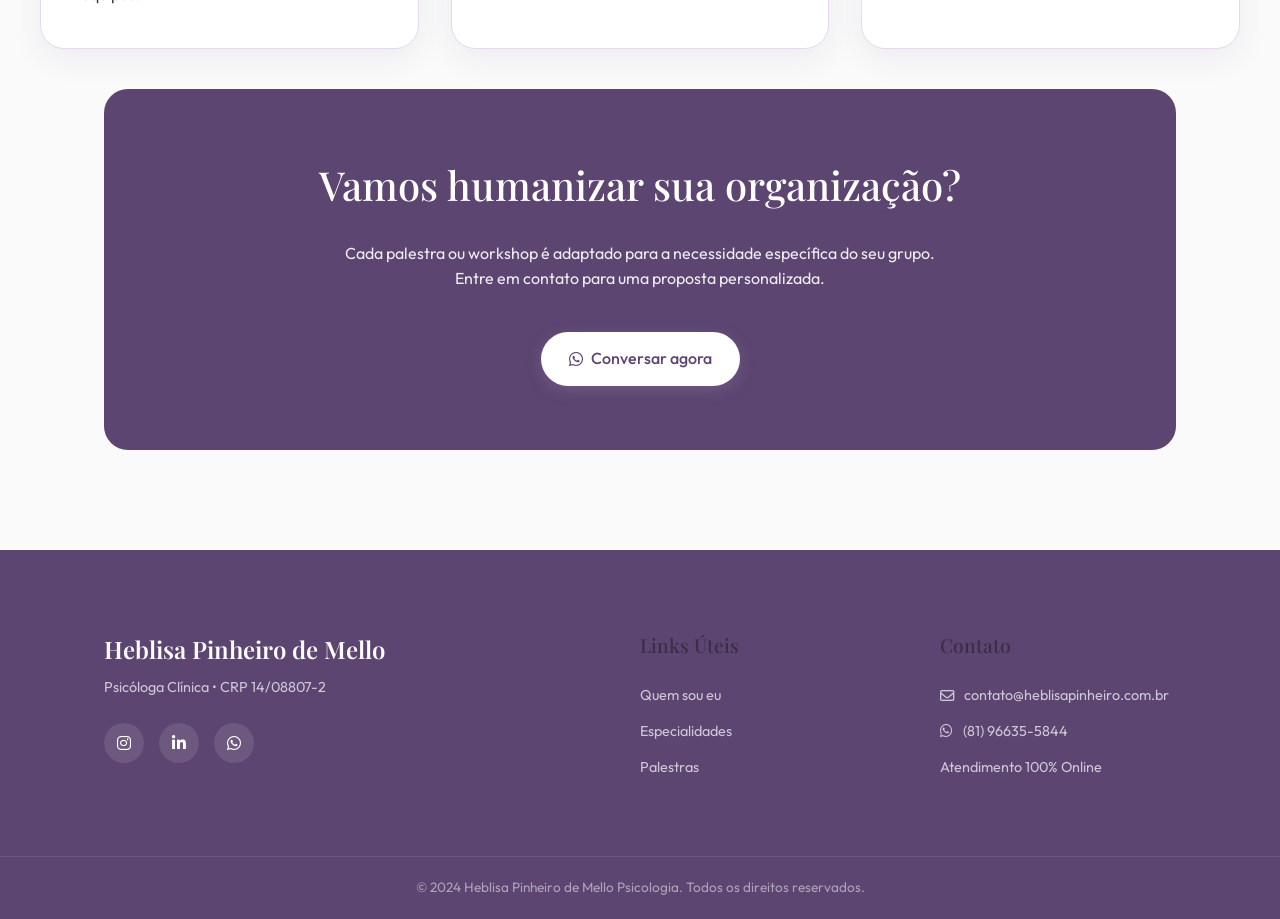
==== commit e582e1c9: "Reordena os temas das palestras para dar destaque aos novos" ====
--- a/palestras.html
+++ b/palestras.html
@@ -125,21 +125,6 @@
                     <p>Prevenção de Burnout, gestão de estresse e a importância do acolhimento psicológico no ambiente corporativo.</p>
                 </div>
                 <div class="detail-card reveal delay-1">
-                    <i class="fas fa-users-gear"></i>
-                    <h3>Liderança Humanizada</h3>
-                    <p>Desenvolvendo uma gestão baseada na empatia, escuta ativa e no desenvolvimento da autonomia das equipes.</p>
-                </div>
-                <div class="detail-card reveal delay-2">
-                    <i class="fas fa-comments"></i>
-                    <h3>Comunicação Não-Violenta</h3>
-                    <p>Ferramentas práticas para resolver conflitos e construir diálogos muito mais produtivos e saudáveis.</p>
-                </div>
-                <div class="detail-card reveal">
-                    <i class="fas fa-brain"></i>
-                    <h3>Inteligência Emocional</h3>
-                    <p>Como reconhecer e acolher as próprias emoções para tomar decisões melhores na vida pessoal e profissional.</p>
-                </div>
-                <div class="detail-card reveal delay-1">
                     <i class="fas fa-compass"></i>
                     <h3>Propósito e Valores</h3>
                     <p>Encontros desenhados para alinhar a trajetória de vida e as atitudes diárias com os propósitos mais essenciais de cada indivíduo.</p>
@@ -148,6 +133,21 @@
                     <i class="fas fa-city"></i>
                     <h3>Humanizar Cidades</h3>
                     <p>Reflexões e vivências para construir comunidades mais empáticas, compassivas e focadas no cuidado e escuta mútua em espaços coletivos.</p>
+                </div>
+                <div class="detail-card reveal">
+                    <i class="fas fa-users-gear"></i>
+                    <h3>Liderança Humanizada</h3>
+                    <p>Desenvolvendo uma gestão baseada na empatia, escuta ativa e no desenvolvimento da autonomia das equipes.</p>
+                </div>
+                <div class="detail-card reveal delay-1">
+                    <i class="fas fa-comments"></i>
+                    <h3>Comunicação Não-Violenta</h3>
+                    <p>Ferramentas práticas para resolver conflitos e construir diálogos muito mais produtivos e saudáveis.</p>
+                </div>
+                <div class="detail-card reveal delay-2">
+                    <i class="fas fa-brain"></i>
+                    <h3>Inteligência Emocional</h3>
+                    <p>Como reconhecer e acolher as próprias emoções para tomar decisões melhores na vida pessoal e profissional.</p>
                 </div>
             </div>
         </section>
